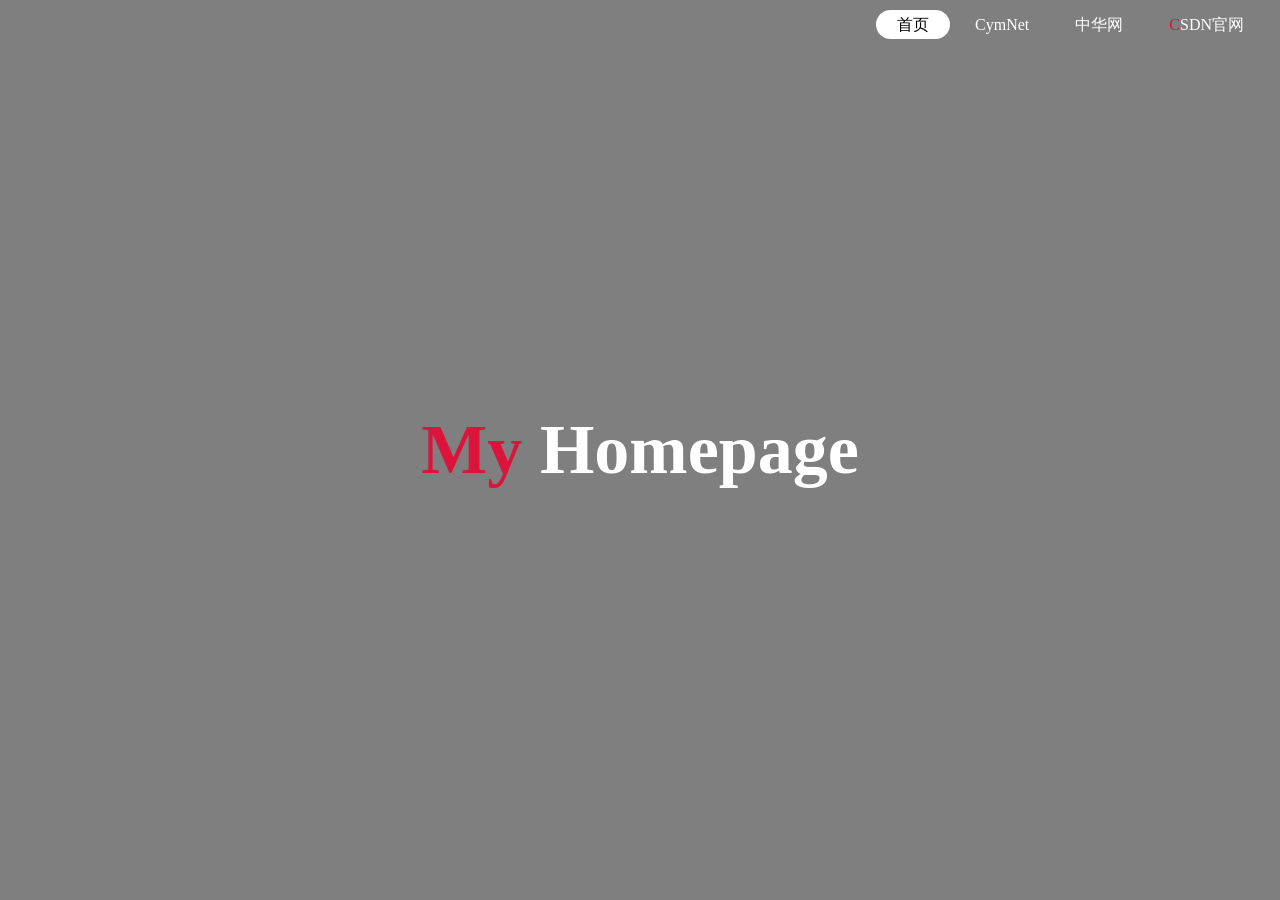
==== index.html @ fc988ef4 "Update index.html" ====
<!DOCTYPE html>
<html lang="en">
<head>
    <meta charset="UTF-8">
    <meta http-equiv="X-UA-Compatible" content="IE=edge">
    <meta name="viewport" content="width=device-width, initial-scale=1.0">
    <title>Konchok</title>
    <!-- <link rel="stylesheet" type="text/css" href="css/style.css" /> -->
    <style>
        *{
            padding: 0;
            margin: 0;
            font-family: "楷体";
        }
        header{
            background-image:linear-gradient(rgba(0,0,0,0.5),rgba(0,0,0,0.5)), url(https://images.pexels.com/photos/1083822/pexels-photo-1083822.jpeg?cs=srgb&dl=pexels-lisa-1083822.jpg&fm=jpg);
            height: 100vh;
            background-size: cover;
            background-position: center;
        }
    
        ul{
            float: right;
            list-style-type: none;
            margin: 15px;
        }
        ul li{
            display: inline-block;
        }
    
        ul li a{
            text-decoration: none;
            color: #fff;
            padding: 5px 20px;
            border: 1px solid transparent;
            transition: .6s ease;
            border-radius: 20px;
        }
    
        ul li a:hover{
            background-color: #fff;
            color: #000;
        }
        ul li.active a{
            background-color: #fff;
            color: #000;
        }
        .title{
            position: absolute;
            top:50%;
            left:50%;
            transform: translate(-50%,-50%);
        }
        .title h1{
            color: #fff;
            font-size: 70px;
            font-family: Century Gothic;
        }
    </style>
</head>
<body>
    <header>
        <div class="main">
            <ul>
                <li class="active"><a href="#">首页</a></li>
                <li><a href="/CymNet/homepage.html" target="_blank">CymNet</a></li>
                <li><a href="https://www.china.com" target="_blank">中华网</a></li>
                <li><a href="https://blog.csdn.net" target="_blank"><span style="color: crimson;">C</span>SDN官网</a></li>
                
            </ul>
        </div>
        <div class="title">
            <h1><span style="color: crimson;">My</span> Homepage</h1>
        </div>
    </header>
</body>
</html>
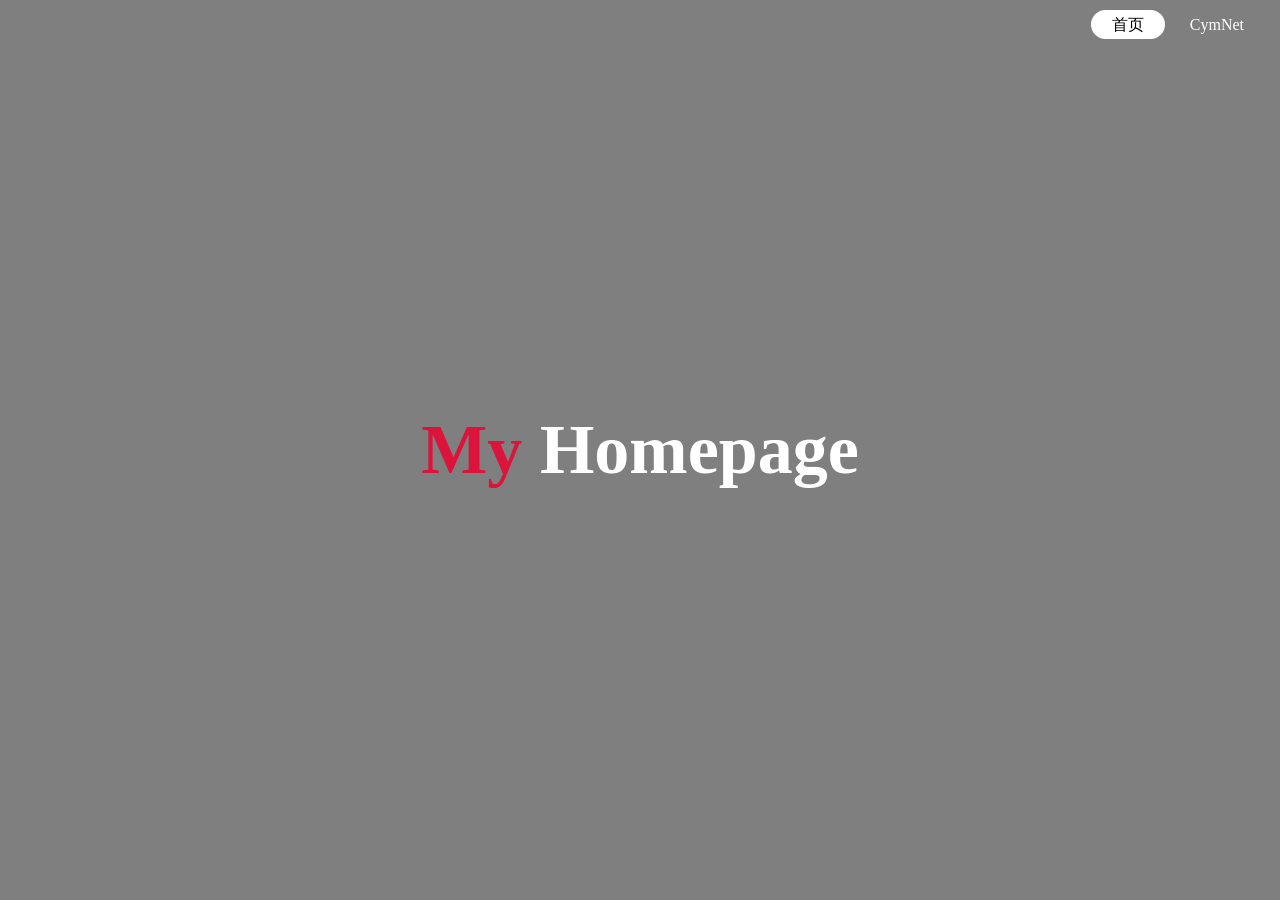
==== commit 3ee22da5: "Update index.html" ====
--- a/index.html
+++ b/index.html
@@ -64,9 +64,6 @@
             <ul>
                 <li class="active"><a href="#">首页</a></li>
                 <li><a href="/CymNet/homepage.html" target="_blank">CymNet</a></li>
-                <li><a href="https://www.china.com" target="_blank">中华网</a></li>
-                <li><a href="https://blog.csdn.net" target="_blank"><span style="color: crimson;">C</span>SDN官网</a></li>
-                
             </ul>
         </div>
         <div class="title">
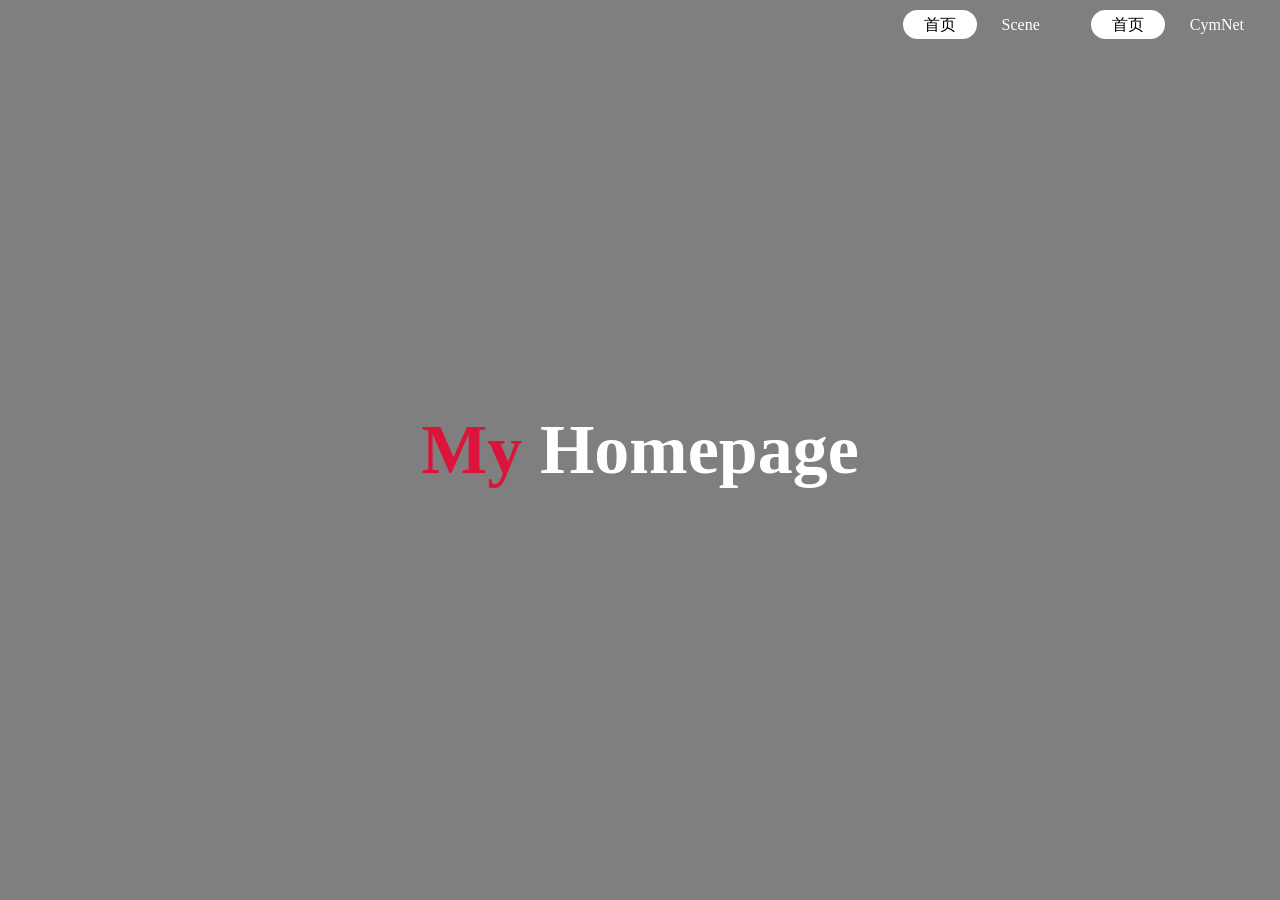
==== commit 2564e422: "Update index.html" ====
--- a/index.html
+++ b/index.html
@@ -66,6 +66,12 @@
                 <li><a href="/CymNet/homepage.html" target="_blank">CymNet</a></li>
             </ul>
         </div>
+        <div class="main">
+            <ul>
+                <li class="active"><a href="#">首页</a></li>
+                <li><a href="/browser/scene.html" target="_blank">Scene</a></li>
+            </ul>
+        </div>
         <div class="title">
             <h1><span style="color: crimson;">My</span> Homepage</h1>
         </div>
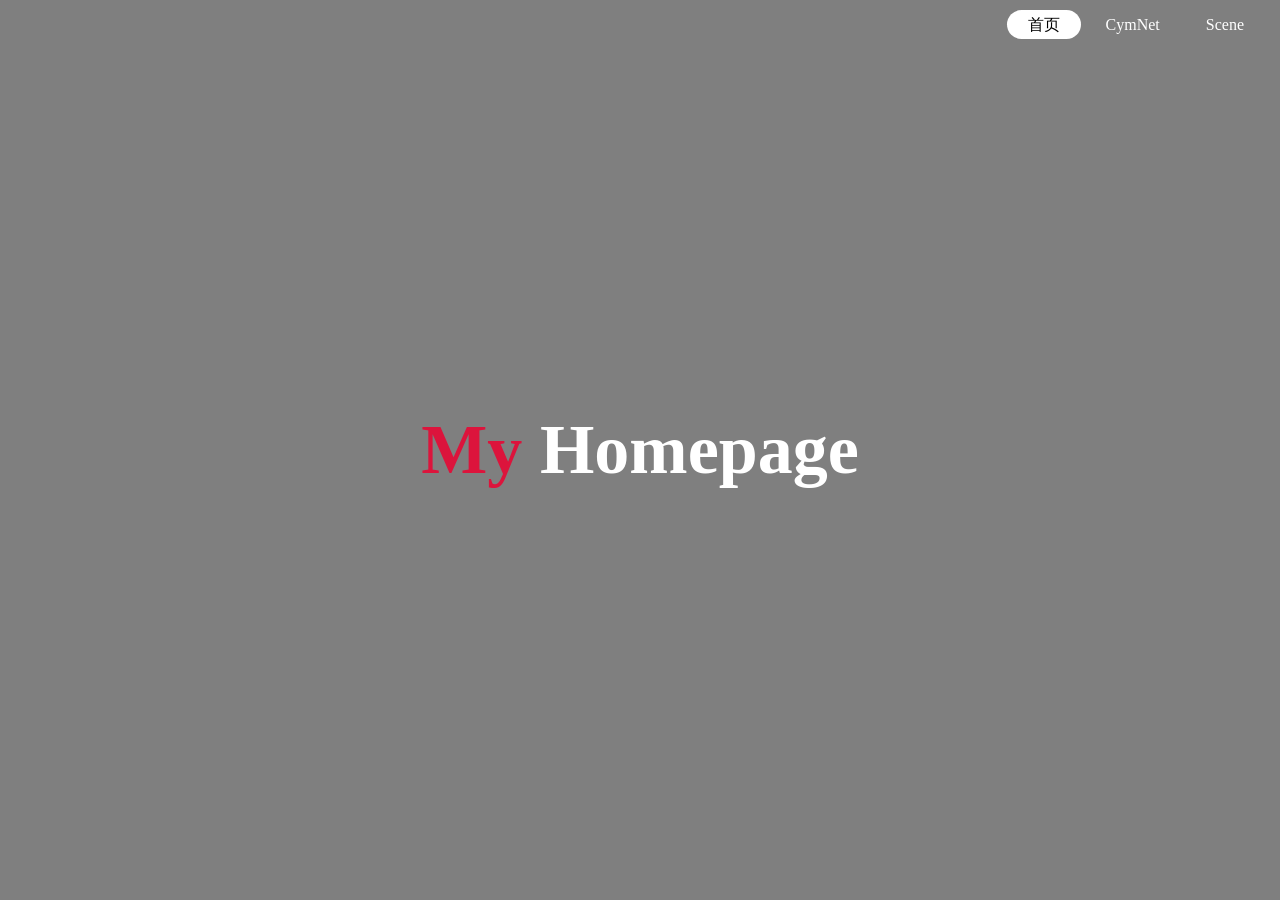
==== commit 0b557c3f: "Update index.html" ====
--- a/index.html
+++ b/index.html
@@ -64,12 +64,7 @@
             <ul>
                 <li class="active"><a href="#">首页</a></li>
                 <li><a href="/CymNet/homepage.html" target="_blank">CymNet</a></li>
-            </ul>
-        </div>
-        <div class="main">
-            <ul>
-                <li class="active"><a href="#">首页</a></li>
-                <li><a href="/browser/scene.html" target="_blank">Scene</a></li>
+                <li><a href="/browser/scenes.html" target="_blank">Scene</a></li>
             </ul>
         </div>
         <div class="title">
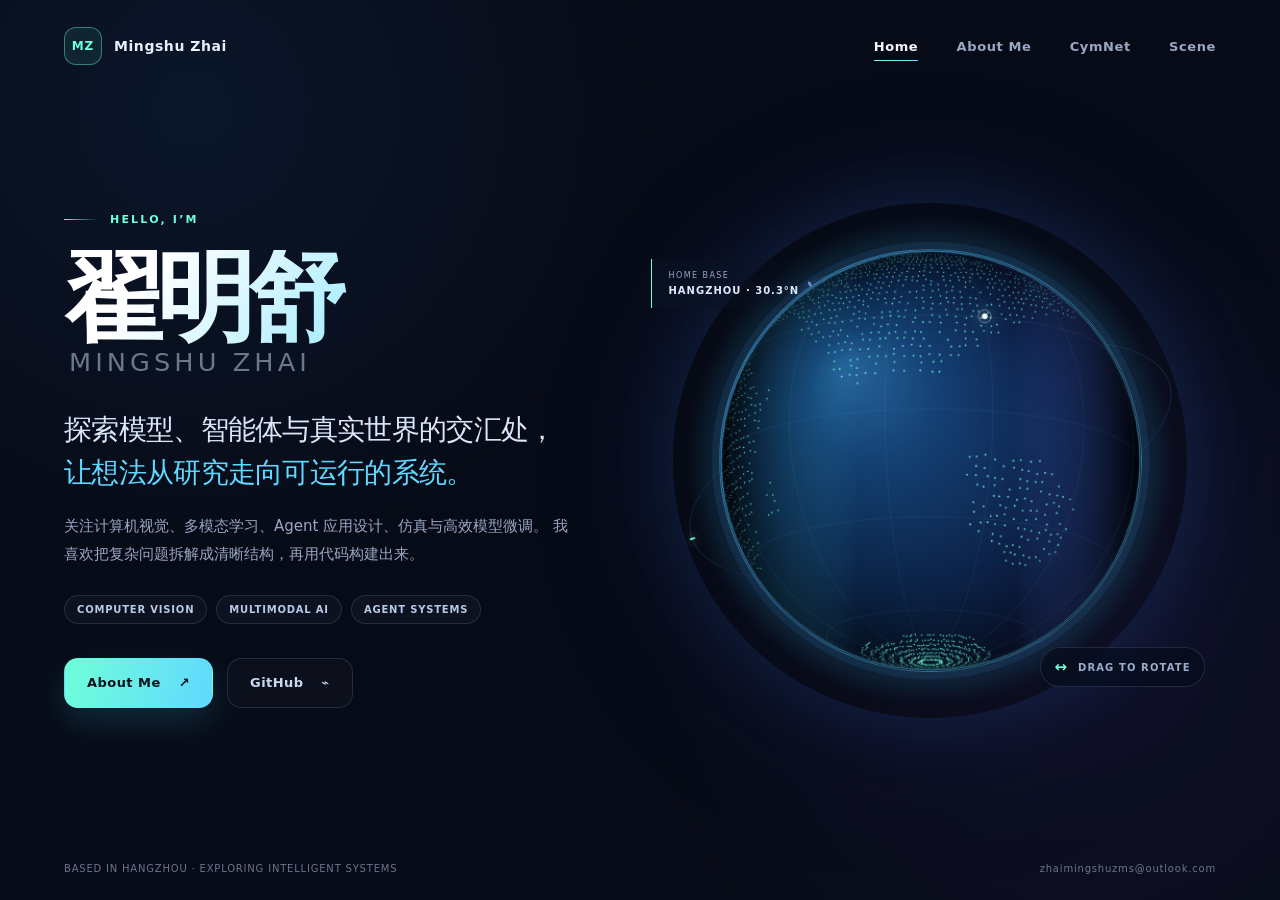
==== commit 2942e12d: "Redesign portfolio homepage" ====
--- a/index.html
+++ b/index.html
@@ -1,75 +1,90 @@
 <!DOCTYPE html>
-<html lang="en">
+<html lang="zh-CN">
 <head>
     <meta charset="UTF-8">
-    <meta http-equiv="X-UA-Compatible" content="IE=edge">
     <meta name="viewport" content="width=device-width, initial-scale=1.0">
-    <title>Konchok</title>
-    <!-- <link rel="stylesheet" type="text/css" href="css/style.css" /> -->
-    <style>
-        *{
-            padding: 0;
-            margin: 0;
-            font-family: "楷体";
-        }
-        header{
-            background-image:linear-gradient(rgba(0,0,0,0.5),rgba(0,0,0,0.5)), url(https://images.pexels.com/photos/1083822/pexels-photo-1083822.jpeg?cs=srgb&dl=pexels-lisa-1083822.jpg&fm=jpg);
-            height: 100vh;
-            background-size: cover;
-            background-position: center;
-        }
-    
-        ul{
-            float: right;
-            list-style-type: none;
-            margin: 15px;
-        }
-        ul li{
-            display: inline-block;
-        }
-    
-        ul li a{
-            text-decoration: none;
-            color: #fff;
-            padding: 5px 20px;
-            border: 1px solid transparent;
-            transition: .6s ease;
-            border-radius: 20px;
-        }
-    
-        ul li a:hover{
-            background-color: #fff;
-            color: #000;
-        }
-        ul li.active a{
-            background-color: #fff;
-            color: #000;
-        }
-        .title{
-            position: absolute;
-            top:50%;
-            left:50%;
-            transform: translate(-50%,-50%);
-        }
-        .title h1{
-            color: #fff;
-            font-size: 70px;
-            font-family: Century Gothic;
-        }
-    </style>
+    <meta name="description" content="翟明舒的个人主页，关注计算机视觉、多模态学习、智能体应用与 AI 系统。">
+    <meta name="theme-color" content="#070b17">
+    <title>翟明舒 · Mingshu Zhai</title>
+    <link rel="stylesheet" href="/assets/site.css">
+    <script src="/assets/globe.js" defer></script>
 </head>
-<body>
-    <header>
-        <div class="main">
-            <ul>
-                <li class="active"><a href="#">首页</a></li>
-                <li><a href="/CymNet/homepage.html" target="_blank">CymNet</a></li>
-                <li><a href="/browser/scenes.html" target="_blank">Scene</a></li>
-            </ul>
-        </div>
-        <div class="title">
-            <h1><span style="color: crimson;">My</span> Homepage</h1>
-        </div>
+<body class="home-page">
+    <div class="ambient ambient-one" aria-hidden="true"></div>
+    <div class="ambient ambient-two" aria-hidden="true"></div>
+
+    <header class="site-header">
+        <a class="brand" href="/" aria-label="回到首页">
+            <span class="brand-mark">MZ</span>
+            <span class="brand-name">Mingshu Zhai</span>
+        </a>
+        <nav class="site-nav" aria-label="主导航">
+            <a class="active" href="/">Home</a>
+            <a href="/about/">About Me</a>
+            <a href="/CymNet/homepage.html" target="_blank" rel="noopener">CymNet</a>
+            <a href="/browser/base.html" target="_blank" rel="noopener">Scene</a>
+        </nav>
     </header>
+
+    <main class="home-main">
+        <section class="hero-copy" aria-labelledby="hero-title">
+            <p class="eyebrow"><span></span>Hello, I’m</p>
+            <h1 id="hero-title">
+                <span class="name-cn">翟明舒</span>
+                <span class="name-en">Mingshu Zhai</span>
+            </h1>
+            <p class="hero-lead">
+                探索模型、智能体与真实世界的交汇处，
+                <span>让想法从研究走向可运行的系统。</span>
+            </p>
+            <p class="hero-description">
+                关注计算机视觉、多模态学习、Agent 应用设计、仿真与高效模型微调。
+                我喜欢把复杂问题拆解成清晰结构，再用代码构建出来。
+            </p>
+            <div class="topic-row" aria-label="研究兴趣">
+                <span>Computer Vision</span>
+                <span>Multimodal AI</span>
+                <span>Agent Systems</span>
+            </div>
+            <div class="hero-actions">
+                <a class="button button-primary" href="/about/">
+                    About Me
+                    <span aria-hidden="true">↗</span>
+                </a>
+                <a class="button button-secondary" href="https://github.com/zhaimingshuzms" target="_blank" rel="noopener">
+                    GitHub
+                    <span aria-hidden="true">⌁</span>
+                </a>
+            </div>
+        </section>
+
+        <section class="globe-stage" aria-label="交互式三维地球">
+            <div class="globe-orbit orbit-one" aria-hidden="true"></div>
+            <div class="globe-orbit orbit-two" aria-hidden="true"></div>
+            <div class="globe-shell">
+                <canvas
+                    id="globe"
+                    class="globe-canvas"
+                    tabindex="0"
+                    role="img"
+                    aria-label="可拖动旋转的三维地球。使用鼠标或触摸拖动，也可使用方向键旋转。"
+                ></canvas>
+                <div class="globe-fallback" aria-hidden="true"></div>
+            </div>
+            <div class="globe-hint">
+                <span class="drag-icon" aria-hidden="true">↔</span>
+                Drag to rotate
+            </div>
+            <div class="coordinate-card" aria-hidden="true">
+                <span>HOME BASE</span>
+                <strong>HANGZHOU · 30.3°N</strong>
+            </div>
+        </section>
+    </main>
+
+    <footer class="home-footer">
+        <p>Based in Hangzhou · Exploring intelligent systems</p>
+        <a href="mailto:zhaimingshuzms@outlook.com">zhaimingshuzms@outlook.com</a>
+    </footer>
 </body>
 </html>
--- a/assets/site.css
+++ b/assets/site.css
@@ -0,0 +1,1129 @@
+:root {
+    --bg: #070b17;
+    --bg-soft: #0d1327;
+    --panel: rgba(14, 22, 43, 0.66);
+    --panel-strong: rgba(16, 25, 48, 0.88);
+    --line: rgba(159, 185, 233, 0.16);
+    --text: #f3f7ff;
+    --muted: #9aa7c2;
+    --blue: #61d8ff;
+    --cyan: #6fffd9;
+    --violet: #9b8cff;
+    --header-height: 92px;
+    --page-pad: clamp(24px, 5vw, 82px);
+}
+
+* {
+    box-sizing: border-box;
+}
+
+html {
+    scroll-behavior: smooth;
+    background: var(--bg);
+}
+
+body {
+    margin: 0;
+    min-height: 100vh;
+    overflow-x: hidden;
+    color: var(--text);
+    background:
+        radial-gradient(circle at 15% 12%, rgba(37, 97, 170, 0.13), transparent 34%),
+        radial-gradient(circle at 85% 72%, rgba(94, 70, 190, 0.1), transparent 35%),
+        var(--bg);
+    font-family: Inter, "SF Pro Display", "Noto Sans SC", "Microsoft YaHei", system-ui, sans-serif;
+    -webkit-font-smoothing: antialiased;
+}
+
+body::before {
+    position: fixed;
+    inset: 0;
+    z-index: -2;
+    pointer-events: none;
+    content: "";
+    opacity: 0.28;
+    background-image:
+        radial-gradient(circle at 18% 34%, rgba(255,255,255,.75) 0 1px, transparent 1.2px),
+        radial-gradient(circle at 72% 20%, rgba(113,221,255,.85) 0 1px, transparent 1.2px),
+        radial-gradient(circle at 88% 62%, rgba(255,255,255,.65) 0 1px, transparent 1.2px),
+        radial-gradient(circle at 45% 86%, rgba(159,140,255,.75) 0 1px, transparent 1.2px);
+    background-size: 240px 240px, 310px 310px, 270px 270px, 360px 360px;
+}
+
+a {
+    color: inherit;
+}
+
+::selection {
+    color: #061019;
+    background: var(--cyan);
+}
+
+.ambient {
+    position: fixed;
+    z-index: -1;
+    width: 40vw;
+    height: 40vw;
+    border-radius: 999px;
+    filter: blur(90px);
+    pointer-events: none;
+    opacity: 0.13;
+}
+
+.ambient-one {
+    top: -22vw;
+    right: -9vw;
+    background: #3766ff;
+}
+
+.ambient-two {
+    bottom: -24vw;
+    left: 20vw;
+    background: #7c4dff;
+}
+
+.ambient-three {
+    top: 42vh;
+    left: -25vw;
+    background: #00cfa8;
+}
+
+.site-header {
+    position: relative;
+    z-index: 20;
+    display: flex;
+    min-height: var(--header-height);
+    align-items: center;
+    justify-content: space-between;
+    gap: 28px;
+    padding: 20px var(--page-pad);
+}
+
+.brand {
+    display: inline-flex;
+    align-items: center;
+    gap: 12px;
+    text-decoration: none;
+}
+
+.brand-mark {
+    display: grid;
+    width: 38px;
+    height: 38px;
+    place-items: center;
+    border: 1px solid rgba(111, 255, 217, 0.42);
+    border-radius: 12px;
+    color: var(--cyan);
+    background: rgba(111, 255, 217, 0.06);
+    box-shadow: inset 0 0 22px rgba(111, 255, 217, 0.05);
+    font-size: 12px;
+    font-weight: 800;
+    letter-spacing: .08em;
+}
+
+.brand-name {
+    color: #e8efff;
+    font-size: 14px;
+    font-weight: 640;
+    letter-spacing: .04em;
+}
+
+.site-nav {
+    display: flex;
+    align-items: center;
+    gap: clamp(18px, 3vw, 42px);
+}
+
+.site-nav a {
+    position: relative;
+    padding: 10px 0;
+    color: var(--muted);
+    text-decoration: none;
+    font-size: 13px;
+    font-weight: 560;
+    letter-spacing: .045em;
+    transition: color .25s ease;
+}
+
+.site-nav a::after {
+    position: absolute;
+    right: 0;
+    bottom: 3px;
+    left: 0;
+    height: 1px;
+    content: "";
+    background: linear-gradient(90deg, var(--cyan), var(--blue));
+    transform: scaleX(0);
+    transform-origin: right;
+    transition: transform .25s ease;
+}
+
+.site-nav a:hover,
+.site-nav a:focus-visible,
+.site-nav a.active {
+    color: var(--text);
+}
+
+.site-nav a:hover::after,
+.site-nav a:focus-visible::after,
+.site-nav a.active::after {
+    transform: scaleX(1);
+    transform-origin: left;
+}
+
+.home-page {
+    display: flex;
+    min-height: 100svh;
+    flex-direction: column;
+}
+
+.home-main {
+    display: grid;
+    width: 100%;
+    max-width: 1600px;
+    flex: 1;
+    grid-template-columns: minmax(0, 0.95fr) minmax(410px, 1.05fr);
+    align-items: center;
+    gap: clamp(28px, 5vw, 90px);
+    margin: 0 auto;
+    padding: 22px var(--page-pad) 38px;
+}
+
+.hero-copy {
+    position: relative;
+    z-index: 3;
+    max-width: 720px;
+    animation: rise-in .9s cubic-bezier(.2,.75,.2,1) both;
+}
+
+.eyebrow {
+    display: flex;
+    align-items: center;
+    gap: 12px;
+    margin: 0 0 24px;
+    color: var(--cyan);
+    font-size: 11px;
+    font-weight: 760;
+    letter-spacing: .2em;
+    text-transform: uppercase;
+}
+
+.eyebrow > span {
+    width: 34px;
+    height: 1px;
+    background: linear-gradient(90deg, var(--cyan), transparent);
+}
+
+.hero-copy h1 {
+    display: flex;
+    flex-direction: column;
+    gap: 5px;
+    margin: 0;
+    line-height: .96;
+}
+
+.name-cn {
+    font-size: clamp(60px, 7.7vw, 118px);
+    font-weight: 760;
+    letter-spacing: -.07em;
+    background: linear-gradient(128deg, #ffffff 18%, #aeeeff 56%, #9b8cff 96%);
+    -webkit-background-clip: text;
+    background-clip: text;
+    color: transparent;
+}
+
+.name-en {
+    margin-left: 5px;
+    color: rgba(197, 211, 238, .53);
+    font-size: clamp(18px, 2vw, 29px);
+    font-weight: 530;
+    letter-spacing: .16em;
+    text-transform: uppercase;
+}
+
+.hero-lead {
+    max-width: 620px;
+    margin: 34px 0 0;
+    color: #dbe6fa;
+    font-size: clamp(21px, 2.15vw, 32px);
+    font-weight: 530;
+    line-height: 1.55;
+    letter-spacing: -.025em;
+}
+
+.hero-lead span {
+    color: var(--blue);
+}
+
+.hero-description {
+    max-width: 600px;
+    margin: 18px 0 0;
+    color: var(--muted);
+    font-size: 15px;
+    line-height: 1.9;
+}
+
+.topic-row {
+    display: flex;
+    flex-wrap: wrap;
+    gap: 9px;
+    margin-top: 26px;
+}
+
+.topic-row span,
+.card-tags span {
+    padding: 8px 12px;
+    border: 1px solid var(--line);
+    border-radius: 999px;
+    color: #b8c8e5;
+    background: rgba(145, 177, 232, .045);
+    font-size: 10px;
+    font-weight: 650;
+    letter-spacing: .08em;
+    text-transform: uppercase;
+}
+
+.hero-actions {
+    display: flex;
+    flex-wrap: wrap;
+    gap: 14px;
+    margin-top: 34px;
+}
+
+.button {
+    display: inline-flex;
+    min-height: 50px;
+    align-items: center;
+    justify-content: center;
+    gap: 18px;
+    padding: 0 22px;
+    border: 1px solid transparent;
+    border-radius: 14px;
+    text-decoration: none;
+    font-size: 13px;
+    font-weight: 700;
+    letter-spacing: .035em;
+    transition: transform .25s ease, border-color .25s ease, box-shadow .25s ease, background .25s ease;
+}
+
+.button:hover,
+.button:focus-visible {
+    transform: translateY(-3px);
+}
+
+.button-primary {
+    color: #06131c;
+    background: linear-gradient(105deg, var(--cyan), var(--blue));
+    box-shadow: 0 14px 34px rgba(74, 206, 255, .16);
+}
+
+.button-primary:hover,
+.button-primary:focus-visible {
+    box-shadow: 0 18px 42px rgba(74, 206, 255, .26);
+}
+
+.button-secondary {
+    border-color: var(--line);
+    color: #cbd8ef;
+    background: rgba(255, 255, 255, .025);
+    backdrop-filter: blur(10px);
+}
+
+.button-secondary:hover,
+.button-secondary:focus-visible {
+    border-color: rgba(111, 255, 217, .42);
+    background: rgba(111, 255, 217, .055);
+}
+
+.globe-stage {
+    position: relative;
+    display: grid;
+    min-height: min(650px, 70vh);
+    place-items: center;
+    animation: globe-in 1.15s .08s cubic-bezier(.2,.75,.2,1) both;
+}
+
+.globe-shell {
+    position: relative;
+    z-index: 2;
+    width: min(100%, 620px);
+    aspect-ratio: 1;
+    border-radius: 50%;
+    filter: drop-shadow(0 35px 55px rgba(0,0,0,.34));
+}
+
+.globe-shell::after {
+    position: absolute;
+    inset: 5%;
+    z-index: -2;
+    border-radius: 50%;
+    content: "";
+    box-shadow:
+        0 0 80px rgba(60, 155, 255, .16),
+        0 0 160px rgba(92, 87, 255, .1);
+}
+
+.globe-canvas {
+    position: absolute;
+    z-index: 2;
+    inset: 0;
+    width: 100%;
+    height: 100%;
+    border-radius: 50%;
+    cursor: grab;
+    touch-action: none;
+    outline: none;
+}
+
+.globe-canvas:active {
+    cursor: grabbing;
+}
+
+.globe-canvas:focus-visible {
+    box-shadow: 0 0 0 2px var(--cyan), 0 0 45px rgba(111, 255, 217, .22);
+}
+
+.globe-fallback {
+    position: absolute;
+    inset: 13%;
+    border: 1px solid rgba(103, 224, 255, .3);
+    border-radius: 50%;
+    background:
+        radial-gradient(circle at 33% 28%, rgba(165, 247, 255, .26), transparent 10%),
+        radial-gradient(circle at 66% 70%, rgba(88, 88, 205, .32), transparent 32%),
+        radial-gradient(circle at 32% 32%, #244f7f, #0b1b38 58%, #050815 75%);
+    box-shadow: inset -38px -28px 72px rgba(0,0,0,.65), 0 0 42px rgba(63, 182, 255, .15);
+}
+
+.globe-orbit {
+    position: absolute;
+    z-index: 1;
+    width: 88%;
+    aspect-ratio: 1;
+    border: 1px solid rgba(113, 216, 255, .14);
+    border-radius: 50%;
+    pointer-events: none;
+}
+
+.globe-orbit::after {
+    position: absolute;
+    top: 50%;
+    left: -3px;
+    width: 6px;
+    height: 6px;
+    border-radius: 50%;
+    content: "";
+    background: var(--cyan);
+    box-shadow: 0 0 18px var(--cyan);
+}
+
+.orbit-one {
+    transform: rotate(-18deg) scaleY(.38);
+    animation: orbit-pulse 5s ease-in-out infinite;
+}
+
+.orbit-two {
+    width: 75%;
+    border-color: rgba(157, 140, 255, .13);
+    transform: rotate(56deg) scaleY(.46);
+    animation: orbit-pulse 6.5s 1s ease-in-out infinite reverse;
+}
+
+.orbit-two::after {
+    background: var(--violet);
+    box-shadow: 0 0 18px var(--violet);
+}
+
+.globe-hint {
+    position: absolute;
+    z-index: 4;
+    right: 2%;
+    bottom: 14%;
+    display: flex;
+    align-items: center;
+    gap: 10px;
+    padding: 10px 13px;
+    border: 1px solid var(--line);
+    border-radius: 999px;
+    color: #9baccc;
+    background: rgba(6, 12, 26, .62);
+    backdrop-filter: blur(14px);
+    font-size: 10px;
+    font-weight: 650;
+    letter-spacing: .11em;
+    text-transform: uppercase;
+}
+
+.drag-icon {
+    color: var(--cyan);
+    font-size: 15px;
+}
+
+.coordinate-card {
+    position: absolute;
+    z-index: 4;
+    top: 18%;
+    left: 1%;
+    display: flex;
+    flex-direction: column;
+    gap: 5px;
+    padding: 12px 15px 12px 17px;
+    border-left: 1px solid var(--cyan);
+    color: var(--muted);
+    background: linear-gradient(90deg, rgba(9,17,34,.8), transparent);
+    font-size: 8px;
+    letter-spacing: .18em;
+}
+
+.coordinate-card strong {
+    color: #dce9ff;
+    font-size: 10px;
+    letter-spacing: .1em;
+}
+
+.home-footer {
+    display: flex;
+    align-items: center;
+    justify-content: space-between;
+    gap: 20px;
+    padding: 18px var(--page-pad) 26px;
+    color: rgba(157, 173, 203, .66);
+    font-size: 10px;
+    letter-spacing: .08em;
+    text-transform: uppercase;
+}
+
+.home-footer p {
+    margin: 0;
+}
+
+.home-footer a {
+    text-decoration: none;
+    text-transform: none;
+    transition: color .2s ease;
+}
+
+.home-footer a:hover {
+    color: var(--cyan);
+}
+
+.about-main {
+    width: min(1380px, calc(100% - 2 * var(--page-pad)));
+    margin: 0 auto;
+    padding: 70px 0 120px;
+}
+
+.about-hero {
+    display: grid;
+    grid-template-columns: 1.05fr .95fr;
+    align-items: end;
+    gap: clamp(40px, 8vw, 130px);
+    padding: 70px 0 94px;
+}
+
+.about-hero h1 {
+    margin: 0;
+    color: #f4f7ff;
+    font-size: clamp(46px, 5.5vw, 82px);
+    font-weight: 720;
+    line-height: 1.24;
+    letter-spacing: -.055em;
+}
+
+.about-hero h1 em {
+    color: transparent;
+    background: linear-gradient(90deg, var(--blue), var(--violet));
+    -webkit-background-clip: text;
+    background-clip: text;
+    font-style: normal;
+}
+
+.about-intro {
+    padding-bottom: 7px;
+}
+
+.about-intro p {
+    margin: 0 0 20px;
+    color: #aebbd4;
+    font-size: 16px;
+    line-height: 2;
+}
+
+.signal-strip {
+    display: grid;
+    grid-template-columns: repeat(3, 1fr);
+    border: 1px solid var(--line);
+    border-right: 0;
+    border-left: 0;
+}
+
+.signal-strip > div {
+    display: flex;
+    min-height: 116px;
+    flex-direction: column;
+    justify-content: center;
+    gap: 11px;
+    padding: 24px clamp(16px, 3vw, 42px);
+    border-right: 1px solid var(--line);
+}
+
+.signal-strip > div:last-child {
+    border-right: 0;
+}
+
+.signal-strip span,
+.section-heading > p,
+.project-kicker {
+    margin: 0;
+    color: var(--cyan);
+    font-size: 9px;
+    font-weight: 700;
+    letter-spacing: .17em;
+    text-transform: uppercase;
+}
+
+.signal-strip strong {
+    color: #d8e3f7;
+    font-size: 13px;
+    font-weight: 560;
+}
+
+.content-section {
+    padding: 120px 0 20px;
+}
+
+.section-heading {
+    display: grid;
+    grid-template-columns: minmax(140px, .35fr) minmax(320px, .8fr) minmax(240px, .65fr);
+    align-items: end;
+    gap: 30px;
+    margin-bottom: 52px;
+}
+
+.section-heading h2 {
+    margin: 0;
+    font-size: clamp(34px, 4vw, 58px);
+    font-weight: 690;
+    letter-spacing: -.045em;
+}
+
+.section-heading > span {
+    color: var(--muted);
+    font-size: 13px;
+    line-height: 1.8;
+}
+
+.project-grid {
+    display: grid;
+    grid-template-columns: repeat(2, minmax(0, 1fr));
+    gap: 14px;
+}
+
+.project-card {
+    position: relative;
+    min-height: 340px;
+    overflow: hidden;
+    padding: clamp(28px, 4vw, 50px);
+    border: 1px solid var(--line);
+    border-radius: 24px;
+    background:
+        linear-gradient(145deg, rgba(24,37,70,.62), rgba(9,15,31,.82)),
+        var(--panel);
+    transition: transform .35s ease, border-color .35s ease, background .35s ease;
+}
+
+.project-card::before {
+    position: absolute;
+    top: -80px;
+    right: -80px;
+    width: 190px;
+    height: 190px;
+    border-radius: 50%;
+    content: "";
+    background: rgba(97, 216, 255, .12);
+    filter: blur(50px);
+    transition: opacity .35s ease, transform .35s ease;
+}
+
+.project-card:hover {
+    z-index: 2;
+    border-color: rgba(97, 216, 255, .34);
+    background:
+        linear-gradient(145deg, rgba(27,44,83,.76), rgba(9,15,31,.9)),
+        var(--panel);
+    transform: translateY(-7px);
+}
+
+.project-card:hover::before {
+    transform: scale(1.3);
+}
+
+.project-featured {
+    background:
+        linear-gradient(135deg, rgba(30,72,107,.72), rgba(20,22,64,.82)),
+        var(--panel);
+}
+
+.project-number {
+    position: absolute;
+    top: 30px;
+    right: 34px;
+    color: rgba(190, 208, 238, .22);
+    font-size: 42px;
+    font-weight: 220;
+}
+
+.project-card h3 {
+    max-width: 520px;
+    margin: 18px 0 18px;
+    font-size: clamp(24px, 2.4vw, 34px);
+    font-weight: 650;
+    line-height: 1.35;
+    letter-spacing: -.035em;
+}
+
+.project-card > p:not(.project-kicker) {
+    max-width: 590px;
+    margin: 0;
+    color: #a5b3ce;
+    font-size: 14px;
+    line-height: 1.9;
+}
+
+.card-tags {
+    display: flex;
+    flex-wrap: wrap;
+    gap: 8px;
+    margin-top: 30px;
+}
+
+.toolkit-section .section-heading {
+    grid-template-columns: minmax(140px, .35fr) 1.45fr;
+}
+
+.toolkit-grid {
+    display: grid;
+    grid-template-columns: repeat(3, 1fr);
+    gap: 14px;
+}
+
+.toolkit-grid article {
+    min-height: 235px;
+    padding: 34px;
+    border: 1px solid var(--line);
+    border-radius: 22px;
+    background: rgba(13, 21, 42, .52);
+}
+
+.toolkit-icon {
+    display: grid;
+    width: 42px;
+    height: 42px;
+    place-items: center;
+    border: 1px solid rgba(111, 255, 217, .25);
+    border-radius: 50%;
+    color: var(--cyan);
+}
+
+.toolkit-grid h3 {
+    margin: 35px 0 14px;
+    color: #e7efff;
+    font-size: 22px;
+}
+
+.toolkit-grid p {
+    margin: 0;
+    color: var(--muted);
+    font-size: 13px;
+    line-height: 1.85;
+}
+
+.offscreen-section {
+    display: grid;
+    grid-template-columns: .65fr 1.35fr;
+    align-items: center;
+    gap: clamp(50px, 10vw, 160px);
+    padding: 145px clamp(20px, 7vw, 100px);
+}
+
+.offscreen-section h2 {
+    max-width: 760px;
+    margin: 0;
+    font-size: clamp(33px, 4vw, 58px);
+    font-weight: 650;
+    line-height: 1.35;
+    letter-spacing: -.045em;
+}
+
+.offscreen-section > div:last-child > p:last-child {
+    max-width: 650px;
+    margin: 24px 0 0;
+    color: var(--muted);
+    font-size: 14px;
+    line-height: 1.9;
+}
+
+.orbit-emblem {
+    position: relative;
+    display: grid;
+    width: min(100%, 300px);
+    aspect-ratio: 1;
+    place-items: center;
+    margin: auto;
+    border: 1px solid rgba(97, 216, 255, .13);
+    border-radius: 50%;
+}
+
+.orbit-emblem::before,
+.orbit-emblem::after,
+.orbit-emblem span {
+    position: absolute;
+    border: 1px solid rgba(111, 255, 217, .12);
+    border-radius: 50%;
+    content: "";
+}
+
+.orbit-emblem::before {
+    inset: 15%;
+}
+
+.orbit-emblem::after {
+    inset: 33%;
+    background: rgba(97, 216, 255, .035);
+}
+
+.orbit-emblem span:nth-child(1) {
+    inset: 8% 48%;
+    border-color: transparent;
+    background: linear-gradient(var(--cyan), transparent);
+    transform: rotate(45deg);
+}
+
+.orbit-emblem span:nth-child(2) {
+    inset: 48% 8%;
+    border-color: transparent;
+    background: linear-gradient(90deg, transparent, var(--violet));
+    transform: rotate(-22deg);
+}
+
+.orbit-emblem span:nth-child(3) {
+    top: 13%;
+    right: 20%;
+    width: 8px;
+    height: 8px;
+    border: 0;
+    background: var(--cyan);
+    box-shadow: 0 0 22px var(--cyan);
+    animation: dot-breathe 2.2s ease-in-out infinite;
+}
+
+.orbit-emblem strong {
+    z-index: 2;
+    color: #ddecff;
+    font-size: 20px;
+    letter-spacing: .12em;
+}
+
+.contact-panel {
+    position: relative;
+    overflow: hidden;
+    padding: clamp(44px, 7vw, 90px);
+    border: 1px solid rgba(116, 177, 255, .2);
+    border-radius: 30px;
+    background:
+        radial-gradient(circle at 88% 28%, rgba(90, 109, 255, .24), transparent 32%),
+        linear-gradient(135deg, rgba(23, 60, 91, .65), rgba(14, 17, 44, .88));
+}
+
+.contact-panel::after {
+    position: absolute;
+    top: -200px;
+    right: -100px;
+    width: 440px;
+    height: 440px;
+    border: 1px solid rgba(111, 255, 217, .11);
+    border-radius: 50%;
+    content: "";
+    box-shadow: 0 0 0 70px rgba(111,255,217,.025), 0 0 0 140px rgba(111,255,217,.018);
+}
+
+.contact-panel > * {
+    position: relative;
+    z-index: 2;
+}
+
+.contact-panel > p {
+    margin: 0 0 22px;
+    color: var(--cyan);
+    font-size: 11px;
+    font-weight: 700;
+    letter-spacing: .16em;
+    text-transform: uppercase;
+}
+
+.contact-panel h2 {
+    max-width: 760px;
+    margin: 0;
+    font-size: clamp(40px, 5.5vw, 78px);
+    font-weight: 680;
+    line-height: 1.2;
+    letter-spacing: -.055em;
+}
+
+.contact-panel > div {
+    display: flex;
+    align-items: center;
+    gap: 28px;
+    margin-top: 42px;
+}
+
+.text-link {
+    color: #b8c8e3;
+    text-underline-offset: 5px;
+    font-size: 12px;
+}
+
+.about-footer {
+    display: flex;
+    align-items: center;
+    justify-content: space-between;
+    gap: 20px;
+    padding: 30px var(--page-pad) 42px;
+    border-top: 1px solid var(--line);
+    color: var(--muted);
+    font-size: 11px;
+}
+
+@keyframes rise-in {
+    from { opacity: 0; transform: translateY(22px); }
+    to { opacity: 1; transform: translateY(0); }
+}
+
+@keyframes globe-in {
+    from { opacity: 0; transform: translateY(22px) scale(.96); }
+    to { opacity: 1; transform: translateY(0) scale(1); }
+}
+
+@keyframes orbit-pulse {
+    0%, 100% { opacity: .45; }
+    50% { opacity: .95; }
+}
+
+@keyframes dot-breathe {
+    0%, 100% { opacity: .45; transform: scale(.7); }
+    50% { opacity: 1; transform: scale(1.25); }
+}
+
+@media (max-width: 1050px) {
+    .home-main {
+        grid-template-columns: minmax(0, .9fr) minmax(350px, 1.1fr);
+        gap: 10px;
+    }
+
+    .globe-stage {
+        min-height: 520px;
+    }
+
+    .about-hero {
+        grid-template-columns: 1fr;
+        gap: 48px;
+    }
+
+    .section-heading {
+        grid-template-columns: .35fr 1.1fr;
+    }
+
+    .section-heading > span {
+        display: none;
+    }
+}
+
+@media (max-width: 820px) {
+    :root {
+        --header-height: 80px;
+        --page-pad: 24px;
+    }
+
+    .site-header {
+        align-items: flex-start;
+        padding-top: 20px;
+    }
+
+    .brand-name {
+        display: none;
+    }
+
+    .site-nav {
+        max-width: calc(100vw - 90px);
+        gap: 20px;
+        overflow-x: auto;
+        scrollbar-width: none;
+    }
+
+    .site-nav::-webkit-scrollbar {
+        display: none;
+    }
+
+    .site-nav a {
+        white-space: nowrap;
+    }
+
+    .home-main {
+        grid-template-columns: 1fr;
+        padding-top: 66px;
+    }
+
+    .hero-copy {
+        max-width: 680px;
+    }
+
+    .name-cn {
+        font-size: clamp(58px, 17vw, 94px);
+    }
+
+    .name-en {
+        font-size: 17px;
+    }
+
+    .globe-stage {
+        min-height: auto;
+        margin: 10px 0 40px;
+    }
+
+    .globe-shell {
+        max-width: 580px;
+    }
+
+    .home-footer {
+        flex-direction: column;
+        align-items: flex-start;
+    }
+
+    .about-main {
+        padding-top: 35px;
+    }
+
+    .about-hero {
+        padding-top: 40px;
+    }
+
+    .signal-strip,
+    .project-grid,
+    .toolkit-grid {
+        grid-template-columns: 1fr;
+    }
+
+    .signal-strip > div {
+        min-height: 95px;
+        border-right: 0;
+        border-bottom: 1px solid var(--line);
+    }
+
+    .signal-strip > div:last-child {
+        border-bottom: 0;
+    }
+
+    .section-heading,
+    .toolkit-section .section-heading {
+        grid-template-columns: 1fr;
+        gap: 14px;
+    }
+
+    .project-card {
+        min-height: 0;
+    }
+
+    .offscreen-section {
+        grid-template-columns: 1fr;
+        padding-right: 0;
+        padding-left: 0;
+    }
+
+    .orbit-emblem {
+        width: 240px;
+    }
+}
+
+@media (max-width: 520px) {
+    .site-nav {
+        gap: 15px;
+    }
+
+    .site-nav a {
+        font-size: 11px;
+    }
+
+    .home-main {
+        padding-top: 48px;
+    }
+
+    .hero-lead {
+        font-size: 21px;
+    }
+
+    .globe-stage {
+        margin-top: 24px;
+    }
+
+    .globe-hint {
+        right: 0;
+        bottom: 7%;
+    }
+
+    .coordinate-card {
+        top: 11%;
+        left: 0;
+    }
+
+    .about-main {
+        width: calc(100% - 40px);
+    }
+
+    .about-hero h1 {
+        font-size: 42px;
+    }
+
+    .content-section {
+        padding-top: 88px;
+    }
+
+    .project-card,
+    .toolkit-grid article {
+        padding: 27px;
+        border-radius: 19px;
+    }
+
+    .project-number {
+        top: 23px;
+        right: 24px;
+        font-size: 30px;
+    }
+
+    .contact-panel {
+        border-radius: 23px;
+    }
+
+    .contact-panel > div {
+        align-items: flex-start;
+        flex-direction: column;
+    }
+
+    .about-footer {
+        align-items: flex-start;
+        flex-direction: column;
+    }
+}
+
+@media (prefers-reduced-motion: reduce) {
+    html {
+        scroll-behavior: auto;
+    }
+
+    *,
+    *::before,
+    *::after {
+        animation-duration: .01ms !important;
+        animation-iteration-count: 1 !important;
+        scroll-behavior: auto !important;
+    }
+}
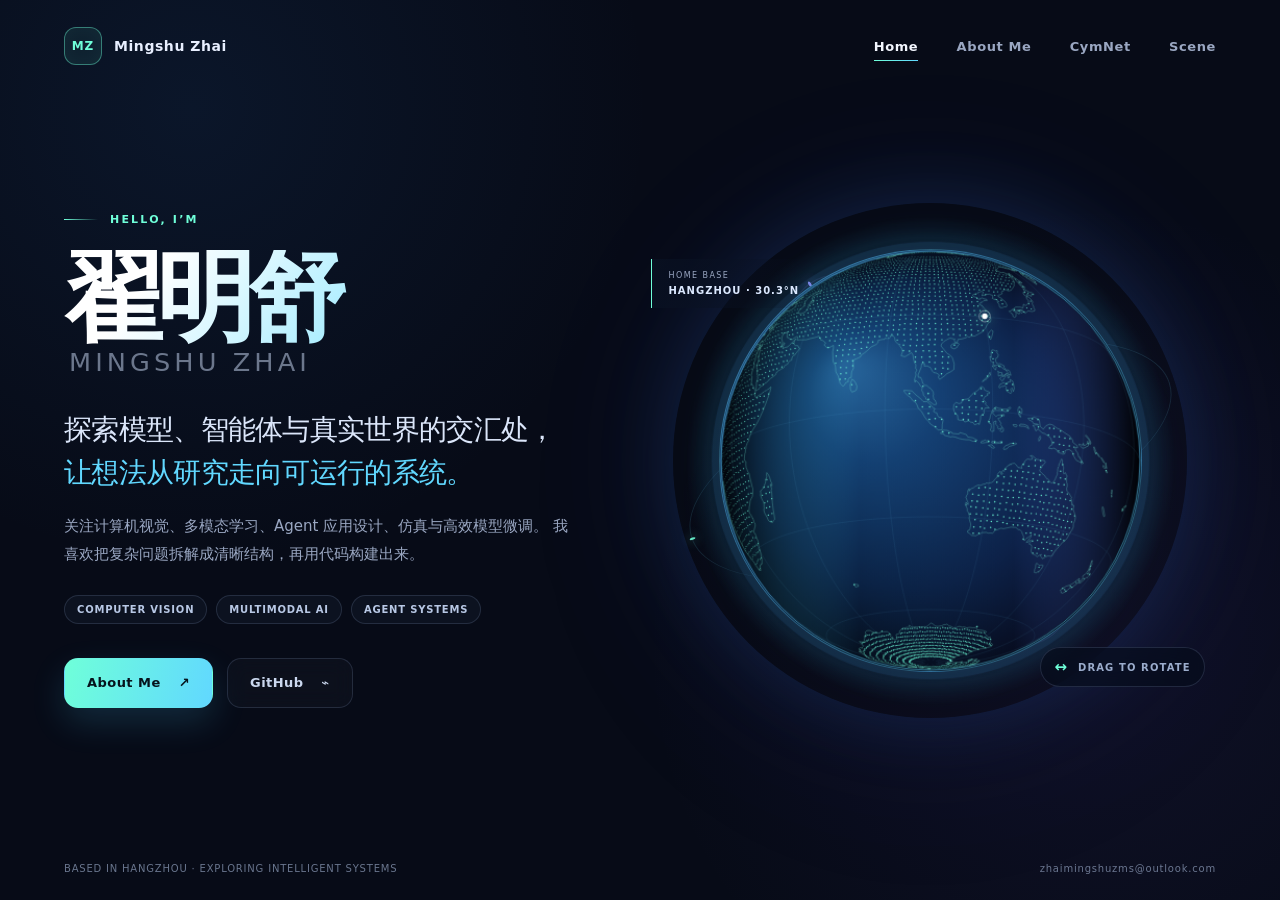
==== commit 23c6aca5: "Load Natural Earth globe data" ====
--- a/index.html
+++ b/index.html
@@ -7,6 +7,7 @@
     <meta name="theme-color" content="#070b17">
     <title>翟明舒 · Mingshu Zhai</title>
     <link rel="stylesheet" href="/assets/site.css">
+    <script src="/assets/land-data.js" defer></script>
     <script src="/assets/globe.js" defer></script>
 </head>
 <body class="home-page">
